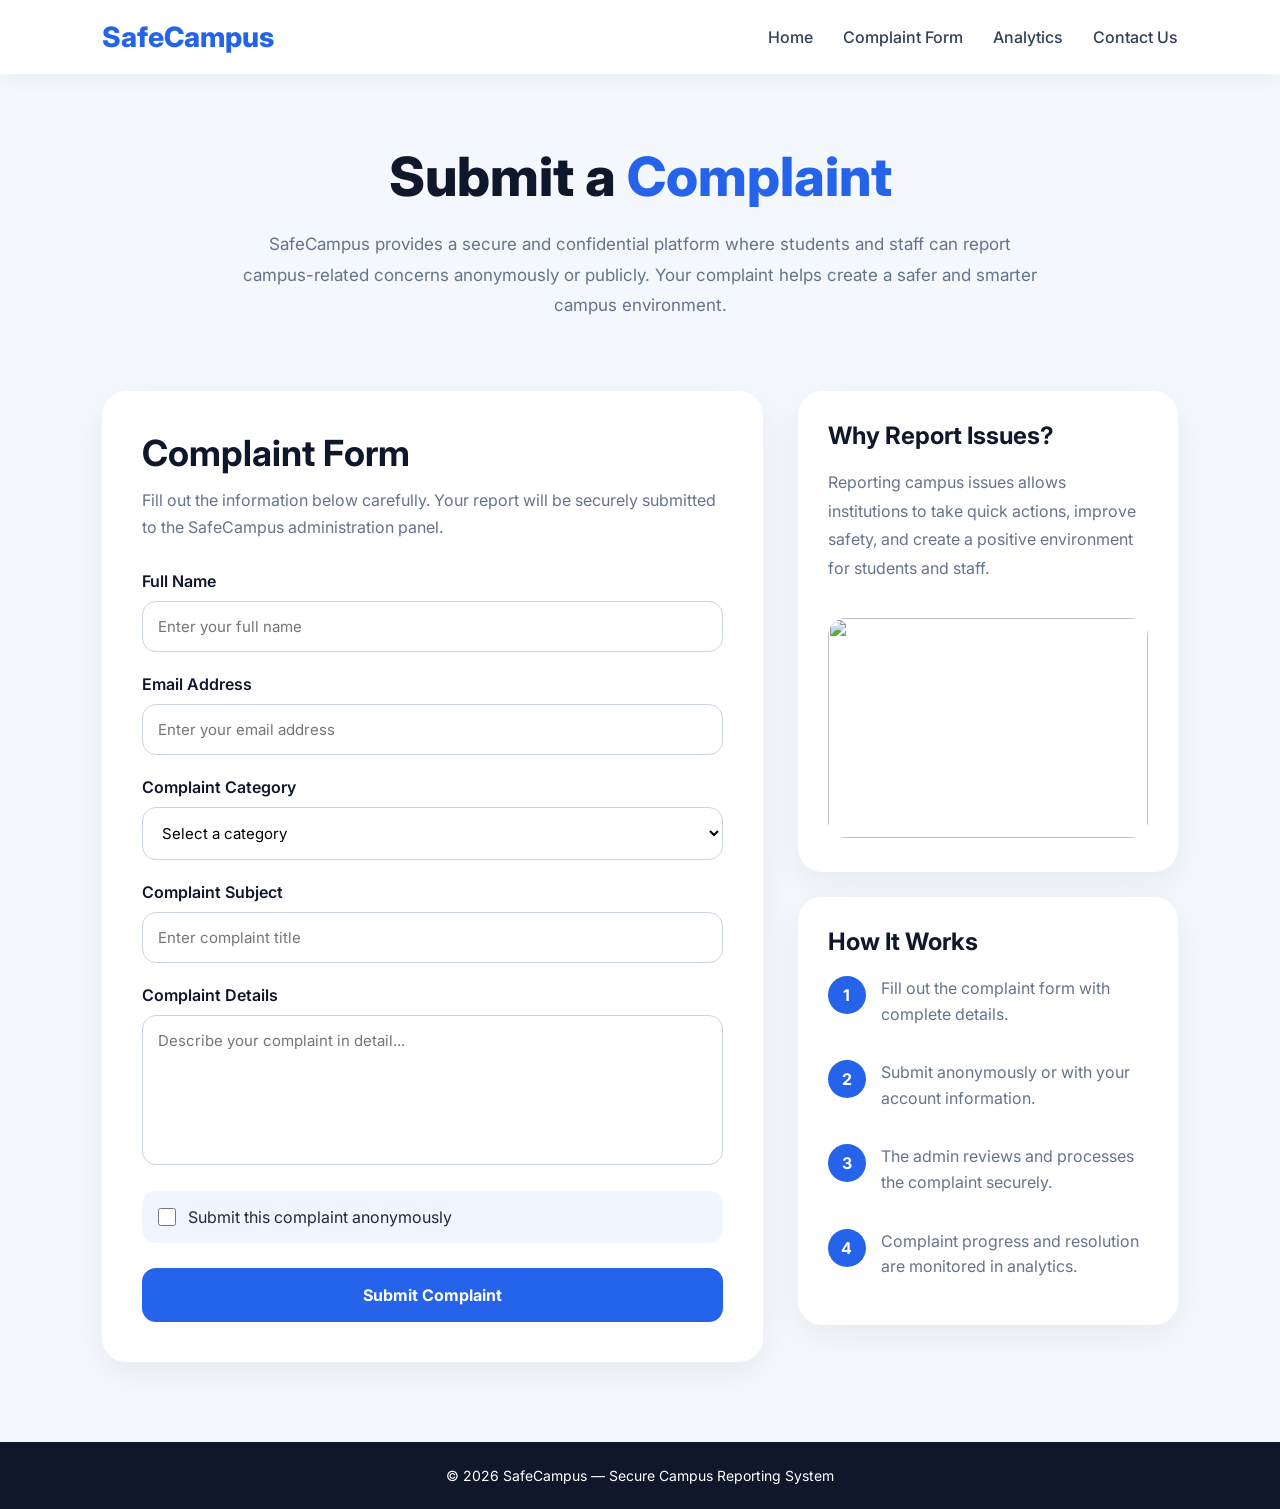
==== complaint.html @ f642ad16 "Add files via upload" ====
<!DOCTYPE html>
<html lang="en">
<head>
  <meta charset="UTF-8" />
  <meta name="viewport" content="width=device-width, initial-scale=1.0"/>
  <title>SafeCampus - Complaint Form</title>

  <link rel="preconnect" href="https://fonts.googleapis.com">
  <link href="https://fonts.googleapis.com/css2?family=Inter:wght@300;400;500;600;700;800&display=swap" rel="stylesheet">

  <style>

    *{
      margin:0;
      padding:0;
      box-sizing:border-box;
      font-family:'Inter',sans-serif;
    }

    body{
      background:#f4f7fb;
      color:#1e293b;
    }

    nav{
      width:100%;
      padding:20px 8%;
      display:flex;
      justify-content:space-between;
      align-items:center;
      background:white;
      box-shadow:0 4px 20px rgba(0,0,0,0.05);
      position:sticky;
      top:0;
      z-index:1000;
    }

    .logo{
      font-size:28px;
      font-weight:800;
      color:#2563eb;
    }

    .nav-links{
      display:flex;
      gap:30px;
      align-items:center;
    }

    .nav-links a{
      text-decoration:none;
      color:#334155;
      font-weight:500;
      transition:0.3s;
    }

    .nav-links a:hover{
      color:#2563eb;
    }

    .hero{
      padding:70px 8% 30px;
      text-align:center;
    }

    .hero h1{
      font-size:54px;
      margin-bottom:20px;
      font-weight:800;
      color:#0f172a;
    }

    .hero h1 span{
      color:#2563eb;
    }

    .hero p{
      max-width:800px;
      margin:auto;
      line-height:1.8;
      color:#64748b;
      font-size:17px;
    }

    .container{
      width:100%;
      padding:40px 8% 80px;
      display:grid;
      grid-template-columns:1fr 380px;
      gap:35px;
      align-items:start;
    }

    .form-card{
      background:white;
      border-radius:24px;
      padding:40px;
      box-shadow:0 10px 35px rgba(0,0,0,0.06);
    }

    .form-card h2{
      font-size:36px;
      margin-bottom:12px;
      color:#0f172a;
    }

    .form-card p{
      color:#64748b;
      margin-bottom:30px;
      line-height:1.7;
    }

    .form-group{
      margin-bottom:22px;
    }

    .form-group label{
      display:block;
      margin-bottom:10px;
      font-weight:600;
      color:#0f172a;
    }

    .form-group input,
    .form-group select,
    .form-group textarea{
      width:100%;
      padding:15px;
      border-radius:14px;
      border:1px solid #cbd5e1;
      outline:none;
      font-size:15px;
      transition:0.3s;
      background:white;
    }

    .form-group input:focus,
    .form-group select:focus,
    .form-group textarea:focus{
      border-color:#2563eb;
      box-shadow:0 0 0 4px rgba(37,99,235,0.1);
    }

    textarea{
      min-height:150px;
      resize:none;
    }

    .checkbox-group{
      display:flex;
      align-items:center;
      gap:12px;
      margin-bottom:25px;
      background:#eff6ff;
      padding:16px;
      border-radius:14px;
    }

    .checkbox-group input{
      width:18px;
      height:18px;
    }

    .submit-btn{
      width:100%;
      padding:17px;
      border:none;
      border-radius:14px;
      background:#2563eb;
      color:white;
      font-size:16px;
      font-weight:700;
      cursor:pointer;
      transition:0.3s;
    }

    .submit-btn:hover{
      background:#1d4ed8;
      transform:translateY(-2px);
    }

    .success-message{
      display:none;
      margin-top:25px;
      background:#dcfce7;
      color:#166534;
      padding:18px;
      border-radius:14px;
      line-height:1.7;
      font-weight:500;
    }

    .side-panel{
      display:flex;
      flex-direction:column;
      gap:25px;
    }

    .info-card{
      background:white;
      border-radius:24px;
      padding:30px;
      box-shadow:0 10px 35px rgba(0,0,0,0.06);
    }

    .info-card h3{
      margin-bottom:18px;
      font-size:24px;
      color:#0f172a;
    }

    .info-card p{
      color:#64748b;
      line-height:1.8;
      margin-bottom:15px;
    }

    .info-image{
      width:100%;
      border-radius:18px;
      margin-top:20px;
      height:220px;
      object-fit:cover;
    }

    .steps{
      display:flex;
      flex-direction:column;
      gap:18px;
      margin-top:20px;
    }

    .step{
      display:flex;
      gap:15px;
      align-items:flex-start;
    }

    .step-number{
      width:38px;
      height:38px;
      border-radius:50%;
      background:#2563eb;
      color:white;
      display:flex;
      align-items:center;
      justify-content:center;
      font-weight:700;
      flex-shrink:0;
    }

    .step p{
      color:#64748b;
      line-height:1.6;
    }

    footer{
      background:#0f172a;
      color:white;
      text-align:center;
      padding:25px;
      font-size:14px;
    }

    @media(max-width:950px){

      .container{
        grid-template-columns:1fr;
      }

      .hero h1{
        font-size:42px;
      }

      nav{
        flex-direction:column;
        gap:18px;
      }

      .nav-links{
        flex-wrap:wrap;
        justify-content:center;
      }

    }

    @media(max-width:600px){

      .form-card,
      .info-card{
        padding:24px;
      }

      .hero h1{
        font-size:34px;
      }

    }

  </style>
</head>

<body>

  <!-- NAVBAR -->

  <nav>

    <div class="logo">SafeCampus</div>

    <div class="nav-links">
      <a href="index.html">Home</a>
      <a href="complaint.html">Complaint Form</a>
      <a href="analytics.html">Analytics</a>
      <a href="contact.html">Contact Us</a>
    </div>

  </nav>

  <!-- HERO -->

  <section class="hero">

    <h1>
      Submit a <span>Complaint</span>
    </h1>

    <p>
      SafeCampus provides a secure and confidential platform where students
      and staff can report campus-related concerns anonymously or publicly.
      Your complaint helps create a safer and smarter campus environment.
    </p>

  </section>

  <!-- MAIN CONTENT -->

  <section class="container">

    <!-- FORM -->

    <div class="form-card">

      <h2>Complaint Form</h2>

      <p>
        Fill out the information below carefully. Your report will
        be securely submitted to the SafeCampus administration panel.
      </p>

      <div class="form-group">
        <label>Full Name</label>
        <input type="text" placeholder="Enter your full name">
      </div>

      <div class="form-group">
        <label>Email Address</label>
        <input type="email" placeholder="Enter your email address">
      </div>

      <div class="form-group">
        <label>Complaint Category</label>

        <select id="categorySelect" onchange="toggleCustomCategory()">

          <option value="">Select a category</option>

          <option>Harassment</option>

          <option>Campus Security</option>

          <option>Teacher Complaint</option>

          <option>Student Misconduct</option>

          <option>Cyber Bullying</option>

          <option>Hostel Issue</option>

          <option>Transport Issue</option>

          <option>Cleaning & Hygiene</option>

          <option>Violence / Threat</option>

          <option>Internet / IT Issue</option>

          <option>Other</option>

        </select>
      </div>

      <div class="form-group" id="customCategoryBox" style="display:none;">

        <label>Enter Custom Category</label>

        <input type="text" placeholder="Write your custom complaint category">

      </div>

      <div class="form-group">
        <label>Complaint Subject</label>
        <input type="text" placeholder="Enter complaint title">
      </div>

      <div class="form-group">
        <label>Complaint Details</label>

        <textarea placeholder="Describe your complaint in detail..."></textarea>
      </div>

      <div class="checkbox-group">

        <input type="checkbox" id="anonymous">

        <label for="anonymous">
          Submit this complaint anonymously
        </label>

      </div>

      <button class="submit-btn" onclick="submitComplaint()">
        Submit Complaint
      </button>

      <div class="success-message" id="successMessage">

        ✅ Complaint submitted successfully.<br><br>

        Your report has been securely forwarded to the SafeCampus administration system.
        Thank you for helping create a safer campus environment.

      </div>

    </div>

    <!-- SIDE PANEL -->

    <div class="side-panel">

      <div class="info-card">

        <h3>Why Report Issues?</h3>

        <p>
          Reporting campus issues allows institutions to take quick actions,
          improve safety, and create a positive environment for students and staff.
        </p>

        <img
          class="info-image"
          src="https://images.unsplash.com/photo-1522202176988-66273c2fd55f?q=80&w=1200&auto=format&fit=crop"
        >

      </div>

      <div class="info-card">

        <h3>How It Works</h3>

        <div class="steps">

          <div class="step">

            <div class="step-number">1</div>

            <p>
              Fill out the complaint form with complete details.
            </p>

          </div>

          <div class="step">

            <div class="step-number">2</div>

            <p>
              Submit anonymously or with your account information.
            </p>

          </div>

          <div class="step">

            <div class="step-number">3</div>

            <p>
              The admin reviews and processes the complaint securely.
            </p>

          </div>

          <div class="step">

            <div class="step-number">4</div>

            <p>
              Complaint progress and resolution are monitored in analytics.
            </p>

          </div>

        </div>

      </div>

    </div>

  </section>

  <!-- FOOTER -->

  <footer>
    © 2026 SafeCampus — Secure Campus Reporting System
  </footer>

  <script>

    function toggleCustomCategory(){

      const category =
        document.getElementById("categorySelect").value;

      const customBox =
        document.getElementById("customCategoryBox");

      if(category === "Other"){
        customBox.style.display = "block";
      }

      else{
        customBox.style.display = "none";
      }

    }

    function submitComplaint(){

      document.getElementById("successMessage").style.display = "block";

      window.scrollTo({
        top:document.body.scrollHeight,
        behavior:'smooth'
      });

    }

  </script>

</body>
</html>
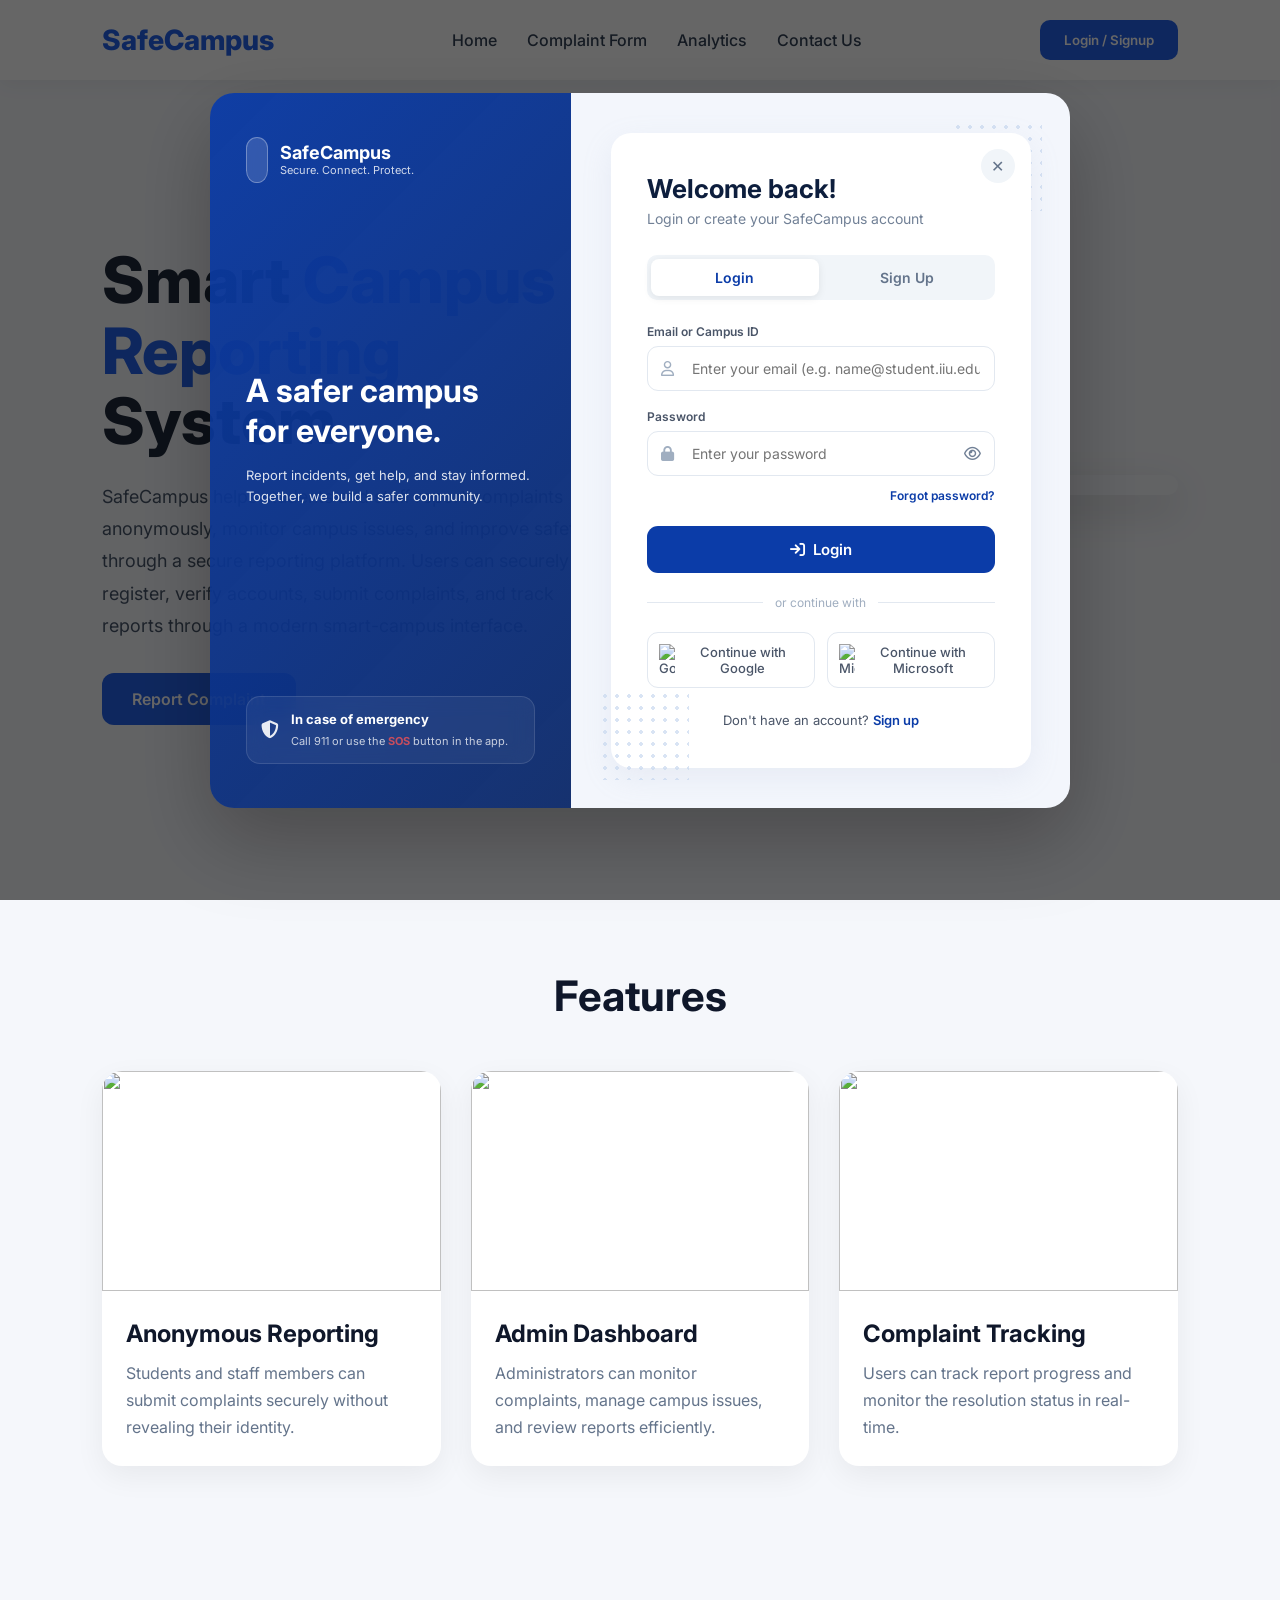
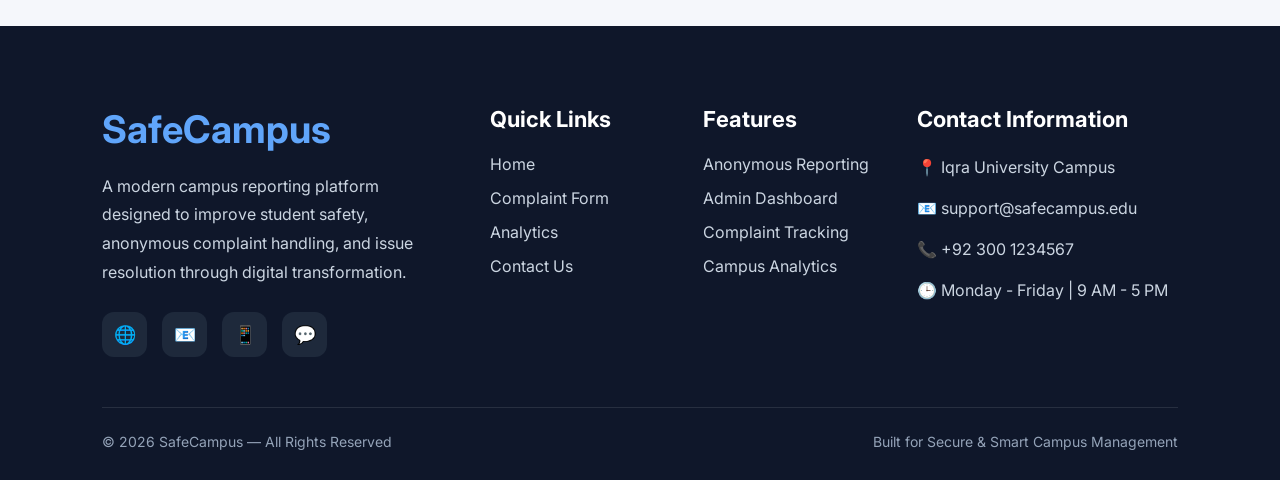
==== commit 473e4247: "Add files via upload" ====
--- a/complaint.html
+++ b/complaint.html
@@ -310,9 +310,9 @@
 
     <div class="nav-links">
       <a href="index.html">Home</a>
-      <a href="complaint.html">Complaint Form</a>
+      <a href="complaint.html" data-protect="auth">Complaint Form</a>
       <a href="analytics.html">Analytics</a>
-      <a href="contact.html">Contact Us</a>
+      <a href="contact.html" data-protect="auth">Contact Us</a>
     </div>
 
   </nav>
@@ -350,12 +350,12 @@
 
       <div class="form-group">
         <label>Full Name</label>
-        <input type="text" placeholder="Enter your full name">
+        <input id="fullName" type="text" placeholder="Enter your full name">
       </div>
 
       <div class="form-group">
         <label>Email Address</label>
-        <input type="email" placeholder="Enter your email address">
+        <input id="emailInput" type="email" placeholder="Enter your email address">
       </div>
 
       <div class="form-group">
@@ -394,19 +394,19 @@
 
         <label>Enter Custom Category</label>
 
-        <input type="text" placeholder="Write your custom complaint category">
+        <input id="customCategoryInput" type="text" placeholder="Write your custom complaint category">
 
       </div>
 
       <div class="form-group">
         <label>Complaint Subject</label>
-        <input type="text" placeholder="Enter complaint title">
+        <input id="subjectInput" type="text" placeholder="Enter complaint title">
       </div>
 
       <div class="form-group">
         <label>Complaint Details</label>
 
-        <textarea placeholder="Describe your complaint in detail..."></textarea>
+        <textarea id="detailsTextarea" placeholder="Describe your complaint in detail..."></textarea>
       </div>
 
       <div class="checkbox-group">
@@ -419,7 +419,7 @@
 
       </div>
 
-      <button class="submit-btn" onclick="submitComplaint()">
+      <button class="submit-btn" id="submitComplaintBtn">
         Submit Complaint
       </button>
 
@@ -450,6 +450,7 @@
         <img
           class="info-image"
           src="https://images.unsplash.com/photo-1522202176988-66273c2fd55f?q=80&w=1200&auto=format&fit=crop"
+          alt="why report"
         >
 
       </div>
@@ -514,7 +515,24 @@
     © 2026 SafeCampus — Secure Campus Reporting System
   </footer>
 
+  <!-- include shared helper (required) -->
+  <script src="app.js"></script>
+
   <script>
+
+    // Protect page on load: will open login modal or redirect as needed
+    document.addEventListener('DOMContentLoaded', function(){
+      SafeCampusApp.requireAuth('index.html');
+
+      // Pre-fill logged-in user's info (optional)
+      const user = SafeCampusApp.getAuthState();
+      if(user){
+        const emailEl = document.getElementById('emailInput');
+        const nameEl = document.getElementById('fullName');
+        if(emailEl) emailEl.value = user.email;
+        if(nameEl && user.name) nameEl.value = user.name;
+      }
+    });
 
     function toggleCustomCategory(){
 
@@ -534,16 +552,60 @@
 
     }
 
-    function submitComplaint(){
-
-      document.getElementById("successMessage").style.display = "block";
+    // Submit complaint: uses SafeCampusApp.saveReport (client-side demo)
+    document.getElementById('submitComplaintBtn').addEventListener('click', function(){
+
+      const user = SafeCampusApp.getAuthState();
+      if(!user){
+        alert('You must sign in with your university account to submit a complaint.');
+        // Open modal or redirect
+        if(typeof openModal === 'function') openModal();
+        else window.location.href = 'index.html';
+        return;
+      }
+
+      const subject = document.getElementById('subjectInput').value.trim();
+      const details = document.getElementById('detailsTextarea').value.trim();
+      let category = document.getElementById('categorySelect').value;
+      const custom = document.getElementById('customCategoryInput').value.trim();
+      const anonymous = document.getElementById('anonymous').checked;
+
+      if(!category){
+        alert('Please select a complaint category.');
+        return;
+      }
+      if(category === 'Other' && custom) category = custom;
+      if(!subject || !details){
+        alert('Please provide a subject and details for the complaint.');
+        return;
+      }
+
+      const report = {
+        id: 'r_' + Date.now(),
+        subject,
+        details,
+        category,
+        isAnonymous: !!anonymous,
+        authorEmail: (anonymous ? 'anonymous' : user.email),
+        status: 'Submitted',
+        createdAt: new Date().toISOString()
+      };
+
+      SafeCampusApp.saveReport(report);
+
+      document.getElementById('successMessage').style.display = "block";
+
+      // Optionally clear some fields while keeping user's email/name
+      document.getElementById('subjectInput').value = '';
+      document.getElementById('detailsTextarea').value = '';
+      document.getElementById('anonymous').checked = false;
 
       window.scrollTo({
         top:document.body.scrollHeight,
         behavior:'smooth'
       });
 
-    }
+    });
 
   </script>
 
